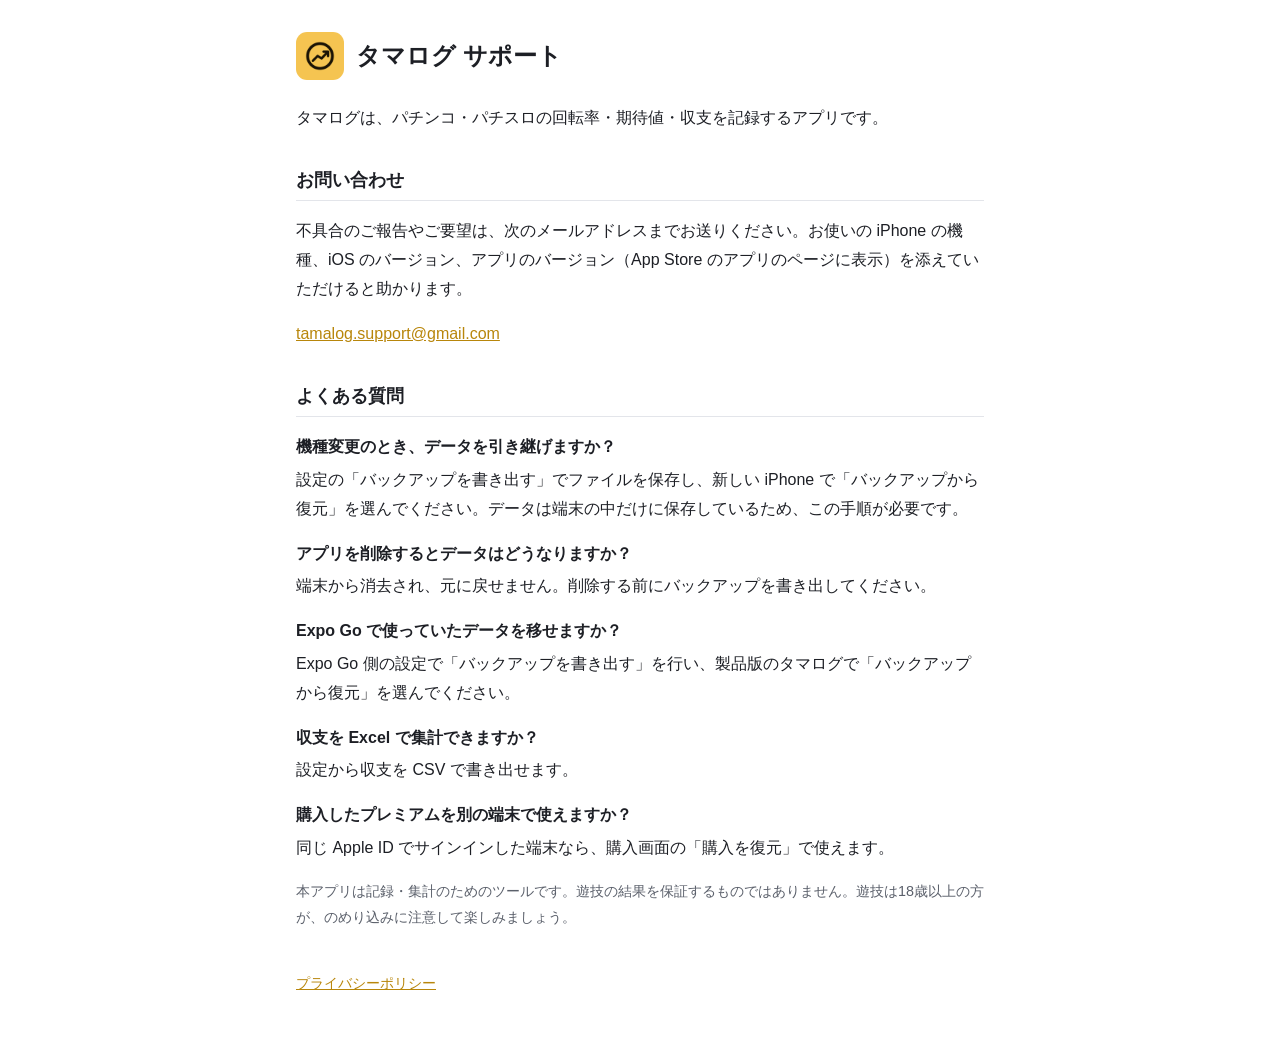
==== support.html @ 83e674be "タマログのサイト（トップ・サポート・プライバシーポリシー）を追加 Co-Authored-By: Claude Opus 5.5 <noreply@anthropic.com>" ====
<!doctype html>
<html lang="ja"><head><meta charset="utf-8"><meta name="viewport" content="width=device-width,initial-scale=1">
<title>サポート | タマログ</title><link rel="stylesheet" href="style.css"></head>
<body><main>
<header><img src="icon.png" alt=""><h1>タマログ サポート</h1></header>
<p>タマログは、パチンコ・パチスロの回転率・期待値・収支を記録するアプリです。</p>

<h2>お問い合わせ</h2>
<p>不具合のご報告やご要望は、次のメールアドレスまでお送りください。お使いの iPhone の機種、iOS のバージョン、アプリのバージョン（App Store のアプリのページに表示）を添えていただけると助かります。</p>
<p><a href="mailto:tamalog.support@gmail.com">tamalog.support@gmail.com</a></p>

<h2>よくある質問</h2>
<dl>
<dt>機種変更のとき、データを引き継げますか？</dt>
<dd>設定の「バックアップを書き出す」でファイルを保存し、新しい iPhone で「バックアップから復元」を選んでください。データは端末の中だけに保存しているため、この手順が必要です。</dd>
<dt>アプリを削除するとデータはどうなりますか？</dt>
<dd>端末から消去され、元に戻せません。削除する前にバックアップを書き出してください。</dd>
<dt>Expo Go で使っていたデータを移せますか？</dt>
<dd>Expo Go 側の設定で「バックアップを書き出す」を行い、製品版のタマログで「バックアップから復元」を選んでください。</dd>
<dt>収支を Excel で集計できますか？</dt>
<dd>設定から収支を CSV で書き出せます。</dd>
<dt>購入したプレミアムを別の端末で使えますか？</dt>
<dd>同じ Apple ID でサインインした端末なら、購入画面の「購入を復元」で使えます。</dd>
</dl>

<p class="sub">本アプリは記録・集計のためのツールです。遊技の結果を保証するものではありません。遊技は18歳以上の方が、のめり込みに注意して楽しみましょう。</p>
<nav><a href="privacy.html">プライバシーポリシー</a></nav>
</main></body></html>
---- style.css ----
:root{--bg:#fff;--fg:#1d1f25;--sub:#5b606b;--line:#e3e5ea;--accent:#b8860b}
@media (prefers-color-scheme:dark){:root{--bg:#15171d;--fg:#eceef2;--sub:#a3a8b3;--line:#2a2d36;--accent:#f5c451}}
*{box-sizing:border-box}
body{margin:0;background:var(--bg);color:var(--fg);font:16px/1.8 -apple-system,BlinkMacSystemFont,"Hiragino Sans","Noto Sans JP",sans-serif}
main{max-width:720px;margin:0 auto;padding:32px 16px 64px}
header{display:flex;align-items:center;gap:12px;margin-bottom:24px}
header img{width:48px;height:48px;border-radius:11px}
h1{font-size:1.5rem;margin:0}
h2{font-size:1.1rem;margin:32px 0 8px;padding-bottom:4px;border-bottom:1px solid var(--line)}
p,li{color:var(--fg)}
.sub{color:var(--sub);font-size:.9rem}
a{color:var(--accent)}
nav{margin-top:40px;font-size:.9rem;color:var(--sub)}
dt{font-weight:600;margin-top:16px}
dd{margin:4px 0 0}
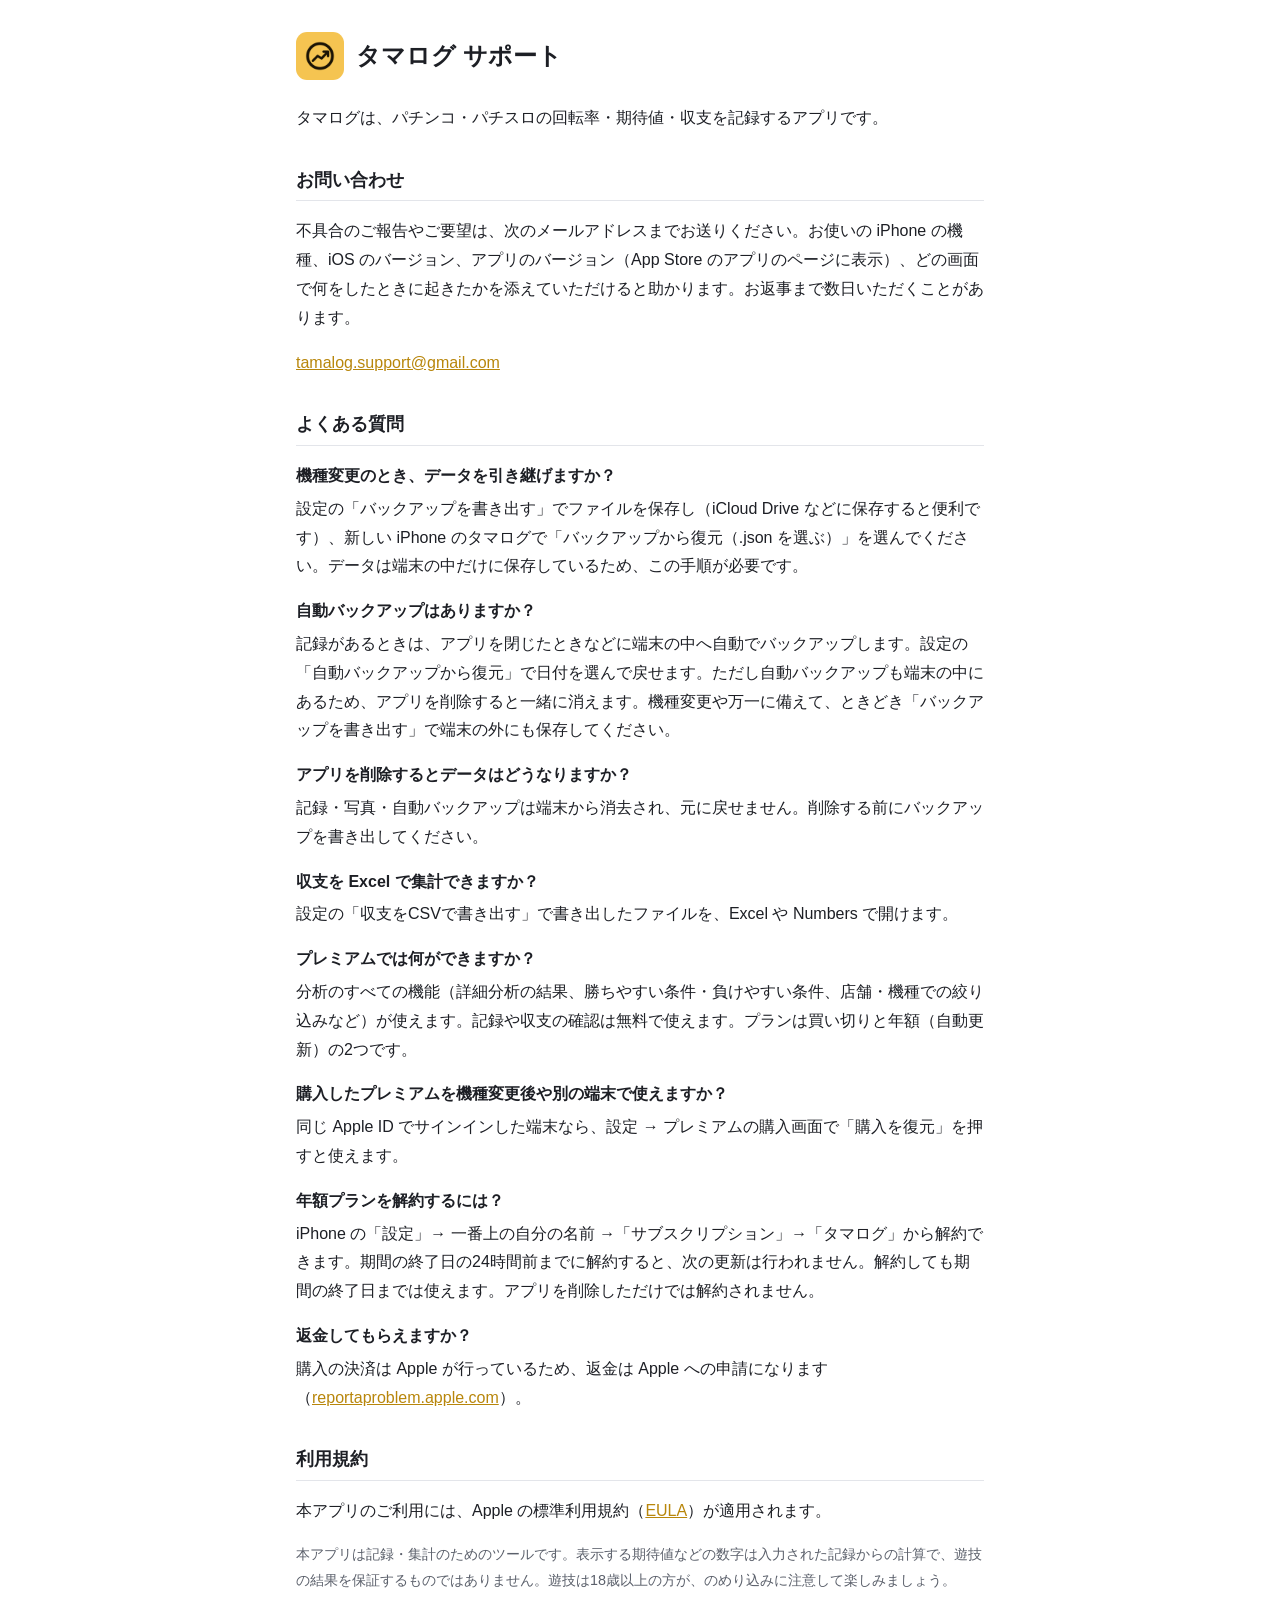
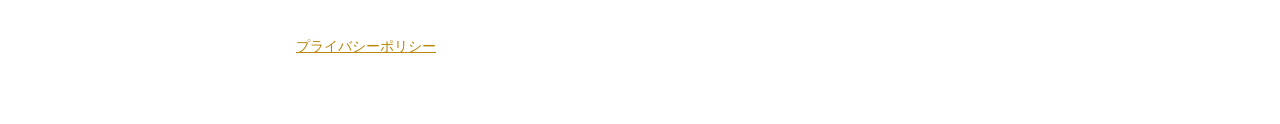
==== commit 324f84b5: "サポートとプライバシーポリシーの見直し - Expo Go と Google の課金の記述を削除 - 自動バックアップ・年額プランの解約・返金・利用規約・データの削除を追記  Co-Authored-" ====
--- a/support.html
+++ b/support.html
@@ -6,23 +6,32 @@
 <p>タマログは、パチンコ・パチスロの回転率・期待値・収支を記録するアプリです。</p>
 
 <h2>お問い合わせ</h2>
-<p>不具合のご報告やご要望は、次のメールアドレスまでお送りください。お使いの iPhone の機種、iOS のバージョン、アプリのバージョン（App Store のアプリのページに表示）を添えていただけると助かります。</p>
+<p>不具合のご報告やご要望は、次のメールアドレスまでお送りください。お使いの iPhone の機種、iOS のバージョン、アプリのバージョン（App Store のアプリのページに表示）、どの画面で何をしたときに起きたかを添えていただけると助かります。お返事まで数日いただくことがあります。</p>
 <p><a href="mailto:tamalog.support@gmail.com">tamalog.support@gmail.com</a></p>
 
 <h2>よくある質問</h2>
 <dl>
 <dt>機種変更のとき、データを引き継げますか？</dt>
-<dd>設定の「バックアップを書き出す」でファイルを保存し、新しい iPhone で「バックアップから復元」を選んでください。データは端末の中だけに保存しているため、この手順が必要です。</dd>
+<dd>設定の「バックアップを書き出す」でファイルを保存し（iCloud Drive などに保存すると便利です）、新しい iPhone のタマログで「バックアップから復元（.json を選ぶ）」を選んでください。データは端末の中だけに保存しているため、この手順が必要です。</dd>
+<dt>自動バックアップはありますか？</dt>
+<dd>記録があるときは、アプリを閉じたときなどに端末の中へ自動でバックアップします。設定の「自動バックアップから復元」で日付を選んで戻せます。ただし自動バックアップも端末の中にあるため、アプリを削除すると一緒に消えます。機種変更や万一に備えて、ときどき「バックアップを書き出す」で端末の外にも保存してください。</dd>
 <dt>アプリを削除するとデータはどうなりますか？</dt>
-<dd>端末から消去され、元に戻せません。削除する前にバックアップを書き出してください。</dd>
-<dt>Expo Go で使っていたデータを移せますか？</dt>
-<dd>Expo Go 側の設定で「バックアップを書き出す」を行い、製品版のタマログで「バックアップから復元」を選んでください。</dd>
+<dd>記録・写真・自動バックアップは端末から消去され、元に戻せません。削除する前にバックアップを書き出してください。</dd>
 <dt>収支を Excel で集計できますか？</dt>
-<dd>設定から収支を CSV で書き出せます。</dd>
-<dt>購入したプレミアムを別の端末で使えますか？</dt>
-<dd>同じ Apple ID でサインインした端末なら、購入画面の「購入を復元」で使えます。</dd>
+<dd>設定の「収支をCSVで書き出す」で書き出したファイルを、Excel や Numbers で開けます。</dd>
+<dt>プレミアムでは何ができますか？</dt>
+<dd>分析のすべての機能（詳細分析の結果、勝ちやすい条件・負けやすい条件、店舗・機種での絞り込みなど）が使えます。記録や収支の確認は無料で使えます。プランは買い切りと年額（自動更新）の2つです。</dd>
+<dt>購入したプレミアムを機種変更後や別の端末で使えますか？</dt>
+<dd>同じ Apple ID でサインインした端末なら、設定 → プレミアムの購入画面で「購入を復元」を押すと使えます。</dd>
+<dt>年額プランを解約するには？</dt>
+<dd>iPhone の「設定」→ 一番上の自分の名前 →「サブスクリプション」→「タマログ」から解約できます。期間の終了日の24時間前までに解約すると、次の更新は行われません。解約しても期間の終了日までは使えます。アプリを削除しただけでは解約されません。</dd>
+<dt>返金してもらえますか？</dt>
+<dd>購入の決済は Apple が行っているため、返金は Apple への申請になります（<a href="https://reportaproblem.apple.com/">reportaproblem.apple.com</a>）。</dd>
 </dl>
 
-<p class="sub">本アプリは記録・集計のためのツールです。遊技の結果を保証するものではありません。遊技は18歳以上の方が、のめり込みに注意して楽しみましょう。</p>
+<h2>利用規約</h2>
+<p>本アプリのご利用には、Apple の標準利用規約（<a href="https://www.apple.com/legal/internet-services/itunes/dev/stdeula/">EULA</a>）が適用されます。</p>
+
+<p class="sub">本アプリは記録・集計のためのツールです。表示する期待値などの数字は入力された記録からの計算で、遊技の結果を保証するものではありません。遊技は18歳以上の方が、のめり込みに注意して楽しみましょう。</p>
 <nav><a href="privacy.html">プライバシーポリシー</a></nav>
 </main></body></html>
